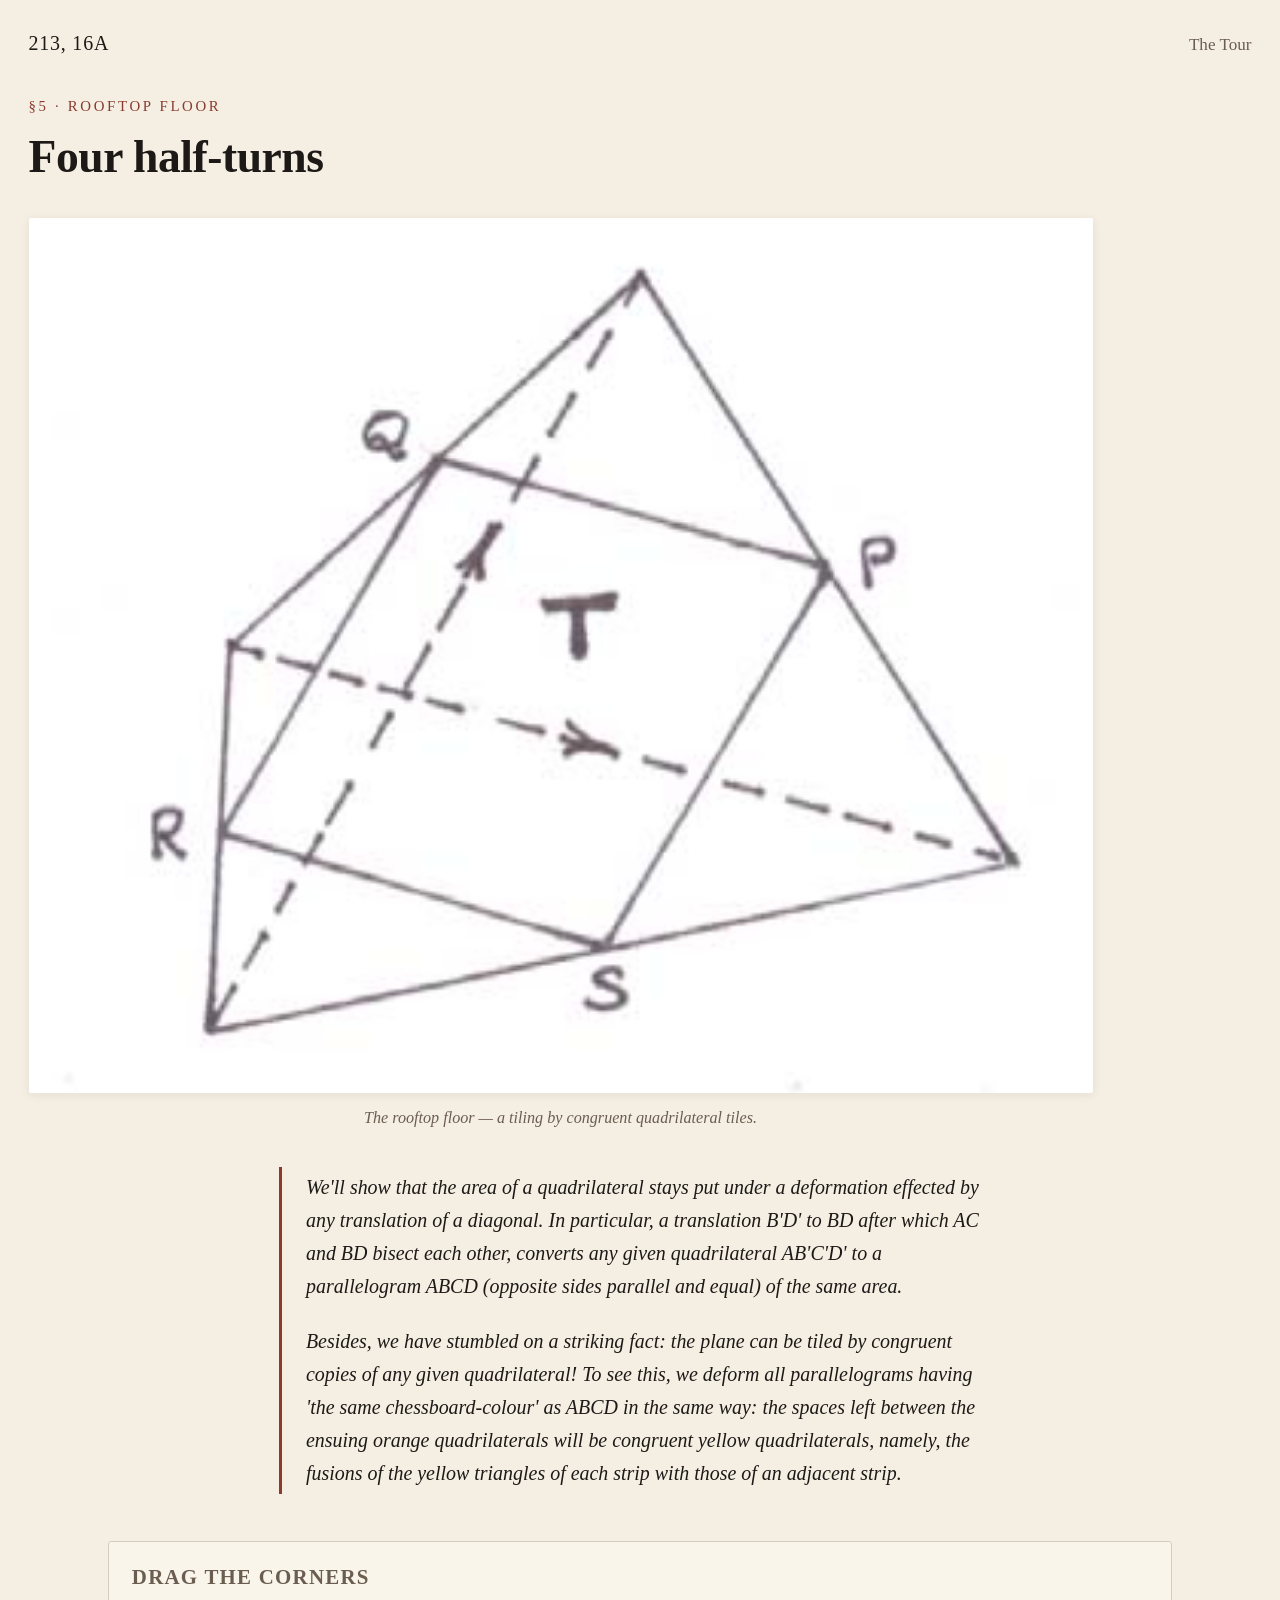
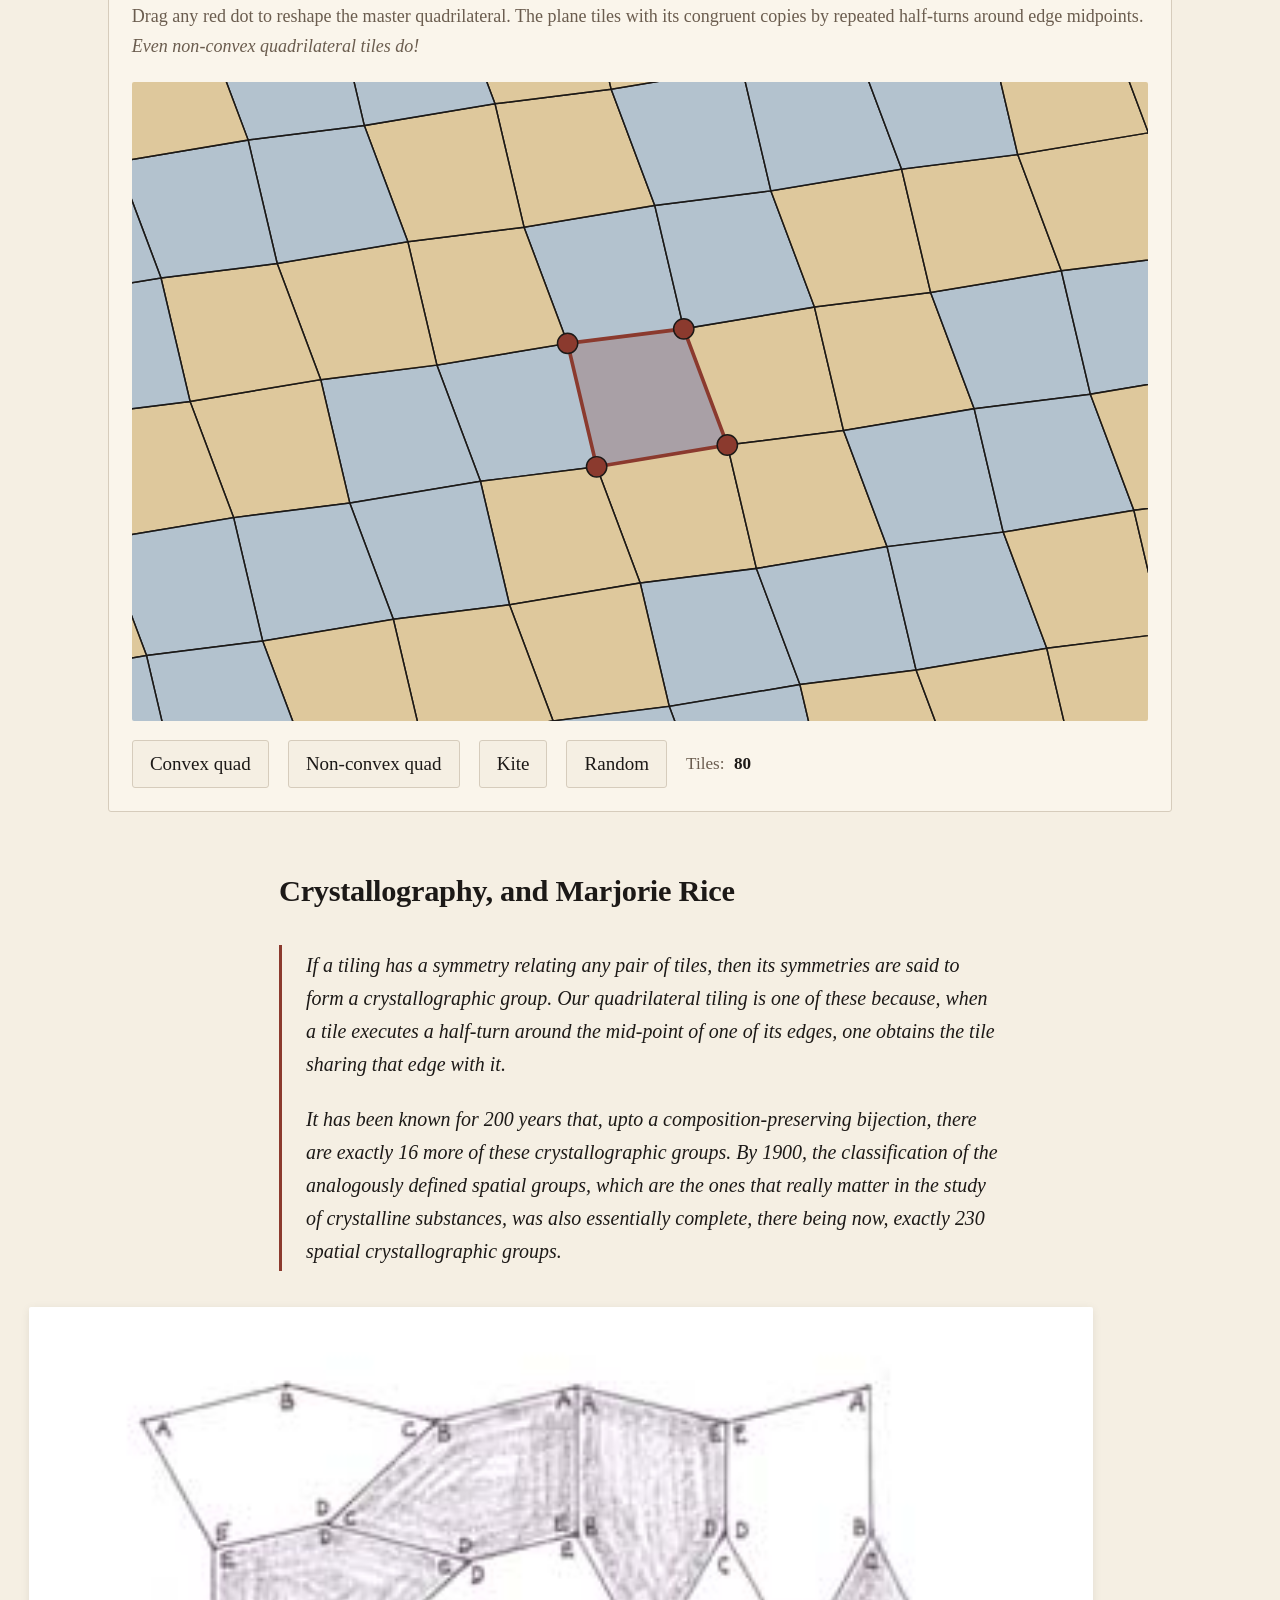
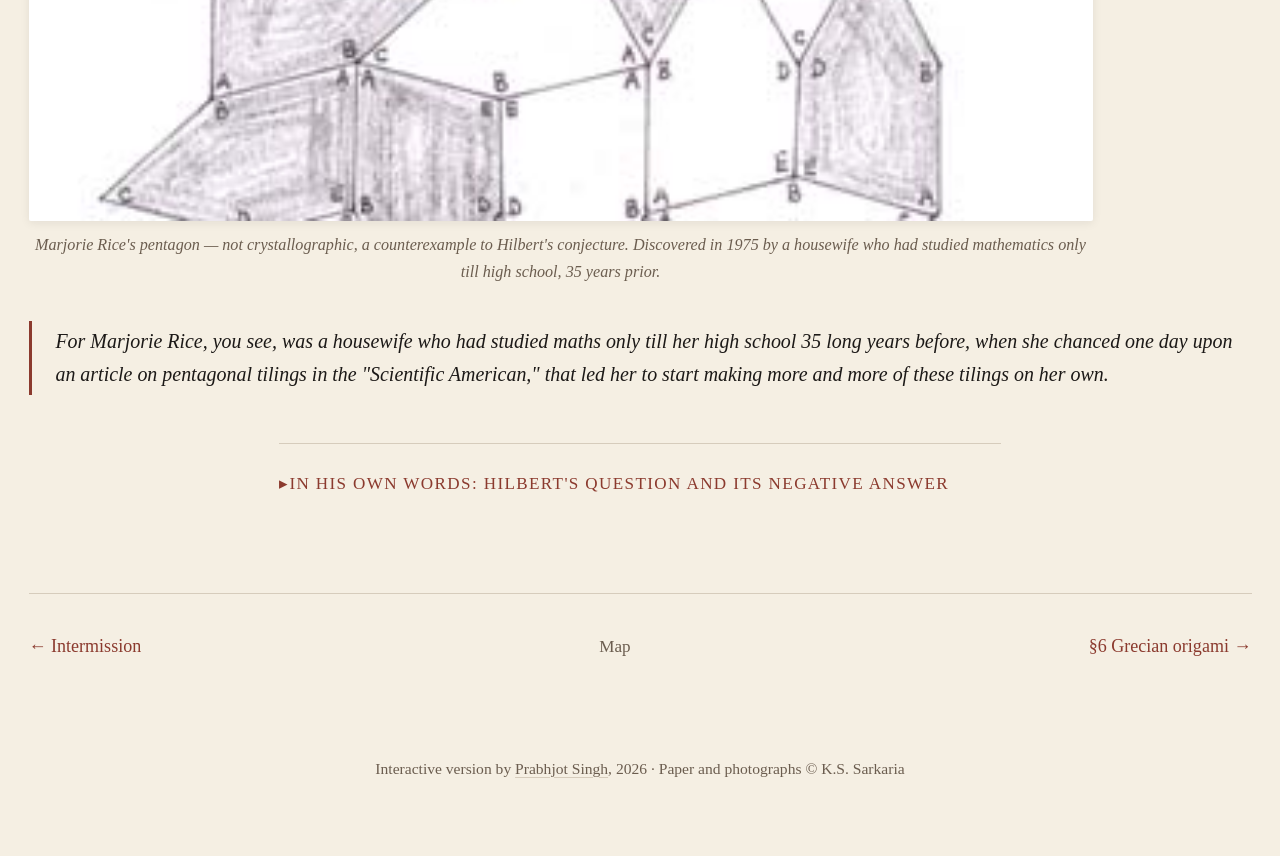
==== fourhalfturns.html @ c52ba219 "§5 Four half-turns, §6 Grecian origami, §7 Amazing curves §5: Draggable quadrilateral whose half-tur" ====
<!DOCTYPE html>
<html lang="en">
<head>
  <meta charset="UTF-8">
  <meta name="viewport" content="width=device-width, initial-scale=1.0">
  <title>§5 Four half-turns — 213, 16A</title>
  <meta name="description" content="Any quadrilateral tiles the plane by four half-turns — and Marjorie Rice's pentagon, which ought not to.">
  <link rel="stylesheet" href="assets/css/site.css">
  <style>
    .tiling-svg { background: #faf5eb; user-select: none; touch-action: none; }
    .tile { stroke: #1c1917; stroke-width: 1; }
    .master { stroke-width: 2.5; stroke: #8b3a2e; }
    .vertex { fill: #8b3a2e; stroke: #1c1917; stroke-width: 1; cursor: grab; }
    .vertex:active { cursor: grabbing; }
  </style>
</head>
<body>
  <header class="site-header">
    <a class="brand" href="index.html">213, 16A</a>
    <nav><a href="index.html">The Tour</a></nav>
  </header>

  <main>
    <article>
      <p class="eyebrow">§5 · Rooftop floor</p>
      <h1>Four half-turns</h1>

      <figure class="photo">
        <img src="assets/photos/213-016-027.jpg" alt="A rooftop patio with a floor of alternating dark and light quadrilateral tiles forming a tessellation.">
        <figcaption>The rooftop floor — a tiling by congruent quadrilateral tiles.</figcaption>
      </figure>

      <div class="prose">
        <blockquote>
          <p>
            We'll show that <em>the area of a quadrilateral stays put under a deformation effected by any translation of a diagonal.</em> In particular, a translation B'D' to BD after which AC and BD bisect each other, converts any given quadrilateral AB'C'D' to a parallelogram ABCD (opposite sides parallel and equal) of the same area.
          </p>
          <p>
            Besides, we have stumbled on a striking fact: <em>the plane can be tiled by congruent copies of any given quadrilateral!</em> To see this, we deform all parallelograms having 'the same chessboard-colour' as ABCD in the same way: the spaces left between the ensuing orange quadrilaterals will be congruent yellow quadrilaterals, namely, the fusions of the yellow triangles of each strip with those of an adjacent strip.
          </p>
        </blockquote>
      </div>

      <section class="interactive" aria-label="Interactive quadrilateral tiling">
        <h2>Drag the corners</h2>
        <p class="muted" style="font-size: 0.95rem;">
          Drag any red dot to reshape the master quadrilateral. The plane tiles with its congruent copies by repeated half-turns around edge midpoints. <em>Even non-convex quadrilateral tiles do!</em>
        </p>
        <div class="canvas-wrap">
          <svg id="tilingSvg" class="tiling-svg" viewBox="0 0 700 440" preserveAspectRatio="xMidYMid meet" role="img">
            <g id="tilingLayer"></g>
            <g id="masterLayer"></g>
            <g id="handlesLayer"></g>
          </svg>
        </div>
        <div class="controls">
          <button id="convexBtn" type="button">Convex quad</button>
          <button id="nonconvexBtn" type="button">Non-convex quad</button>
          <button id="kiteBtn" type="button">Kite</button>
          <button id="randomBtn" type="button">Random</button>
          <label>Tiles: <span class="readout" id="tileCount">—</span></label>
        </div>
      </section>

      <div class="prose">
        <h2>Crystallography, and Marjorie Rice</h2>
        <blockquote>
          <p>
            If a tiling has a symmetry relating any pair of tiles, then its symmetries are said to form a <em>crystallographic group.</em> Our quadrilateral tiling is one of these because, <em>when a tile executes a half-turn around the mid-point of one of its edges, one obtains the tile sharing that edge with it.</em>
          </p>
          <p>
            It has been known for 200 years that, upto a composition-preserving bijection, <em>there are exactly 16 more of these crystallographic groups.</em> By 1900, the classification of the analogously defined spatial groups, which are the ones that really matter in the study of crystalline substances, was also essentially complete, there being now, <em>exactly 230 spatial crystallographic groups.</em>
          </p>
        </blockquote>
      </div>

      <figure class="photo">
        <img src="assets/photos/213-017-029.jpg" alt="A diagram showing Marjorie Rice's pentagonal tiling, with pentagon tiles arranged in a non-convex pattern.">
        <figcaption>Marjorie Rice's pentagon — not crystallographic, a counterexample to Hilbert's conjecture. Discovered in 1975 by a housewife who had studied mathematics only till high school, 35 years prior.</figcaption>
      </figure>

      <blockquote>
        <p>
          For Marjorie Rice, you see, was a housewife who had studied maths only till her high school 35 long years before, when she chanced one day upon an article on pentagonal tilings in the "Scientific American," that led her to start making more and more of these tilings on her own.
        </p>
      </blockquote>

      <details class="his-words">
        <summary>In his own words: Hilbert's question and its negative answer</summary>
        <div class="content">
          <p>
            Hilbert did <em>not</em> ask for a similar planar example, it is likely that he had expected the answer 'yes' to the following question: <em>if congruent copies of a convex polygon tile the plane, then can they also tile it crystallographically?</em> The second motif on this roof-top, that is, "Marjorie's example," shows that <em>the answer is 'no'!</em>
          </p>
          <p>
            Since one turns through 360 degrees as one goes around a convex polygon, the five angles of such a pentagon ABCDE obey A + B + C + D + E = (5 × 180) − 360 = 540 degrees, and, in general, they obey no other condition. To make a tiling it is necessary — otherwise its tiles won't fit at a vertex — that some of these angles, possibly with repetitions, should add up to 360 degrees. Again, it is necessary that some of the edges {AB, BC, CD, DE, EA} be equal: otherwise, the two tiles across any edge have to be reflections of each other, so we can tile only if the five angles are divisors of 360 adding up to 540, that is, never.
          </p>
          <p>
            A longish list of fitting conditions, now available. The pentagon used here obeys the conditions B + 2E = 360, C + 2D = 360 and EA = AB = BC = CD, and the fifth edge DE is shorter.
          </p>
        </div>
      </details>

      <nav class="section-footer">
        <a class="prev" href="intermission.html">Intermission</a>
        <a class="tour-home" href="index.html">Map</a>
        <a class="next" href="grecianorigami.html">§6 Grecian origami</a>
      </nav>
    </article>
  </main>

  <footer class="site-footer">
    <p>Interactive version by <a href="https://github.com/prabhjot-singh/kssarkaria-213">Prabhjot Singh</a>, 2026 · Paper and photographs © K.S. Sarkaria</p>
  </footer>

  <script>
    /* Quadrilateral tiling via four half-turns.
       Master quad has 4 draggable vertices. Half-turns around edge midpoints
       generate a tiling via BFS; deduplicate by centroid hash.
    */
    const svgNS = "http://www.w3.org/2000/svg";
    const svgEl = document.getElementById("tilingSvg");
    const tilingLayer = document.getElementById("tilingLayer");
    const masterLayer = document.getElementById("masterLayer");
    const handlesLayer = document.getElementById("handlesLayer");
    const tileCountEl = document.getElementById("tileCount");

    const VIEW = { x: 0, y: 0, w: 700, h: 440 };
    let quad = [
      { x: 300, y: 180 },
      { x: 380, y: 170 },
      { x: 410, y: 250 },
      { x: 320, y: 265 }
    ];

    const PRESETS = {
      convex: [{x:300,y:180},{x:380,y:170},{x:410,y:250},{x:320,y:265}],
      nonconvex: [{x:290,y:170},{x:390,y:185},{x:340,y:230},{x:395,y:285}],
      kite: [{x:350,y:150},{x:420,y:220},{x:350,y:290},{x:280,y:220}],
    };

    function setQuad(pts) {
      quad = pts.map(p => ({...p}));
      render();
    }

    function computeTiling() {
      const tiles = [];
      const seen = new Set();
      const queue = [quad.map(p => ({...p}))];

      function centroid(q) {
        return [
          (q[0].x + q[1].x + q[2].x + q[3].x) / 4,
          (q[0].y + q[1].y + q[2].y + q[3].y) / 4
        ];
      }
      function hashQuad(q) {
        const [cx, cy] = centroid(q);
        return `${Math.round(cx*10)/10},${Math.round(cy*10)/10}`;
      }
      function inBounds(q) {
        const [cx, cy] = centroid(q);
        return cx > -100 && cx < VIEW.w + 100 && cy > -100 && cy < VIEW.h + 100;
      }

      let guard = 0;
      while (queue.length && guard < 400) {
        guard++;
        const q = queue.shift();
        const h = hashQuad(q);
        if (seen.has(h)) continue;
        if (!inBounds(q)) continue;
        seen.add(h);
        tiles.push(q);

        // Half-turn around each edge midpoint
        for (let i = 0; i < 4; i++) {
          const a = q[i], b = q[(i+1) % 4];
          const mx = (a.x + b.x) / 2, my = (a.y + b.y) / 2;
          // rotate 180° around (mx, my): p -> (2mx - p.x, 2my - p.y)
          const nq = q.map(p => ({ x: 2*mx - p.x, y: 2*my - p.y }));
          queue.push(nq);
        }
      }
      return tiles;
    }

    function render() {
      const tiles = computeTiling();
      tileCountEl.textContent = tiles.length;

      // Two-colour checker based on parity of BFS depth approximated by centroid
      const colors = ["#c9a55c", "#7a9ab6"];
      tilingLayer.innerHTML = tiles.map((q, i) => {
        const pts = q.map(p => `${p.x},${p.y}`).join(" ");
        // Simple 2-colour: based on parity of rounded centroid sum
        const [cx, cy] = [(q[0].x + q[2].x)/2, (q[0].y + q[2].y)/2];
        const col = colors[(Math.round((cx + cy)/20) + 100) % 2];
        return `<polygon class="tile" points="${pts}" fill="${col}" fill-opacity="0.55"/>`;
      }).join("");

      // master quad
      const mPts = quad.map(p => `${p.x},${p.y}`).join(" ");
      masterLayer.innerHTML = `<polygon class="tile master" points="${mPts}" fill="#8b3a2e" fill-opacity="0.25"/>`;

      // handles
      handlesLayer.innerHTML = "";
      quad.forEach((p, i) => {
        const c = document.createElementNS(svgNS, "circle");
        c.setAttribute("cx", p.x);
        c.setAttribute("cy", p.y);
        c.setAttribute("r", 7);
        c.setAttribute("class", "vertex");
        c.dataset.index = i;
        handlesLayer.appendChild(c);
      });
    }

    // Dragging
    let dragIdx = -1;
    function startDrag(e) {
      const t = e.target;
      if (t.classList.contains("vertex")) {
        dragIdx = parseInt(t.dataset.index);
        e.preventDefault();
      }
    }
    function moveDrag(e) {
      if (dragIdx < 0) return;
      e.preventDefault();
      const pt = svgEl.createSVGPoint();
      const ev = e.touches ? e.touches[0] : e;
      pt.x = ev.clientX; pt.y = ev.clientY;
      const svgP = pt.matrixTransform(svgEl.getScreenCTM().inverse());
      quad[dragIdx].x = Math.max(20, Math.min(VIEW.w - 20, svgP.x));
      quad[dragIdx].y = Math.max(20, Math.min(VIEW.h - 20, svgP.y));
      render();
    }
    function endDrag() { dragIdx = -1; }

    svgEl.addEventListener("mousedown", startDrag);
    window.addEventListener("mousemove", moveDrag);
    window.addEventListener("mouseup", endDrag);
    svgEl.addEventListener("touchstart", startDrag, { passive: false });
    window.addEventListener("touchmove", moveDrag, { passive: false });
    window.addEventListener("touchend", endDrag);

    document.getElementById("convexBtn").addEventListener("click", () => setQuad(PRESETS.convex));
    document.getElementById("nonconvexBtn").addEventListener("click", () => setQuad(PRESETS.nonconvex));
    document.getElementById("kiteBtn").addEventListener("click", () => setQuad(PRESETS.kite));
    document.getElementById("randomBtn").addEventListener("click", () => {
      const cx = 350, cy = 220, r = 60;
      const pts = [];
      for (let i = 0; i < 4; i++) {
        const a = (Math.PI * 2 * i)/4 + (Math.random() - 0.5) * 0.6;
        const rr = r * (0.7 + Math.random() * 0.6);
        pts.push({ x: cx + rr * Math.cos(a), y: cy + rr * Math.sin(a) });
      }
      setQuad(pts);
    });

    render();
  </script>
</body>
</html>
---- assets/css/site.css ----
/* 213, 16A — design system
   Warm paper aesthetic, no external font loads, no trackers. */

:root {
  --bg: #f5efe3;
  --bg-raised: #faf5eb;
  --ink: #1c1917;
  --ink-muted: #6b5d4f;
  --ink-faint: #a69684;
  --brick: #8b3a2e;
  --brick-dark: #6b2a21;
  --mural-blue: #6b8ba8;
  --mural-green: #7a9670;
  --mural-ochre: #c9a55c;
  --rule: #d6ccbc;
  --rule-soft: #e8ddc8;
  --shadow: rgba(28, 25, 23, 0.08);
  --max-prose: 38rem;
  --max-wide: 56rem;
  --max-full: 72rem;
}

* { box-sizing: border-box; }

html {
  background: var(--bg);
  color: var(--ink);
  font-family: "Iowan Old Style", "Palatino Linotype", Palatino, "Book Antiqua", Georgia, serif;
  font-feature-settings: "kern", "liga", "onum";
  font-size: 18px;
  line-height: 1.65;
  text-rendering: optimizeLegibility;
  -webkit-font-smoothing: antialiased;
}

@media (min-width: 800px) { html { font-size: 19px; } }

body {
  margin: 0;
  min-height: 100vh;
  display: flex;
  flex-direction: column;
}

a {
  color: var(--brick);
  text-decoration: underline;
  text-decoration-color: var(--rule);
  text-decoration-thickness: 1px;
  text-underline-offset: 3px;
  transition: text-decoration-color 0.15s ease;
}
a:hover { text-decoration-color: var(--brick); }

h1, h2, h3, h4 {
  font-weight: 600;
  line-height: 1.2;
  letter-spacing: -0.01em;
  color: var(--ink);
}

h1 { font-size: 2.4rem; margin: 0 0 0.4em; }
h2 { font-size: 1.6rem; margin: 2em 0 0.6em; }
h3 { font-size: 1.25rem; margin: 1.6em 0 0.4em; }

p, ul, ol { margin: 0 0 1.1em; }
em, i { font-style: italic; }
strong, b { font-weight: 600; }

small { color: var(--ink-muted); font-size: 0.85em; }

/* Layout */
.site-header {
  padding: 1.4rem 1.5rem 0.8rem;
  max-width: var(--max-full);
  margin: 0 auto;
  width: 100%;
  display: flex;
  justify-content: space-between;
  align-items: baseline;
  gap: 1rem;
  flex-wrap: wrap;
}
.site-header .brand {
  font-size: 1.05rem;
  letter-spacing: 0.04em;
  color: var(--ink);
  text-decoration: none;
  font-variant-numeric: oldstyle-nums;
}
.site-header .brand:hover { color: var(--brick); }
.site-header nav {
  font-size: 0.9rem;
  color: var(--ink-muted);
}
.site-header nav a {
  color: var(--ink-muted);
  margin-left: 1rem;
  text-decoration: none;
}
.site-header nav a:hover { color: var(--brick); }

main {
  flex: 1;
  padding: 1rem 1.5rem 3rem;
  max-width: var(--max-full);
  margin: 0 auto;
  width: 100%;
}

.prose {
  max-width: var(--max-prose);
  margin-left: auto;
  margin-right: auto;
}

.wide {
  max-width: var(--max-wide);
  margin-left: auto;
  margin-right: auto;
}

/* Hero */
.hero {
  margin: 1rem 0 2rem;
}
.hero figure {
  margin: 0;
  max-width: var(--max-wide);
  margin-left: auto;
  margin-right: auto;
}
.hero img {
  width: 100%;
  height: auto;
  display: block;
  border-radius: 2px;
  box-shadow: 0 2px 12px var(--shadow);
}
.hero figcaption {
  font-size: 0.85rem;
  color: var(--ink-muted);
  font-style: italic;
  text-align: center;
  margin-top: 0.6rem;
}

/* Section numbering / eyebrow */
.eyebrow {
  font-size: 0.78rem;
  letter-spacing: 0.18em;
  text-transform: uppercase;
  color: var(--brick);
  margin: 0 0 0.6rem;
  font-variant-numeric: oldstyle-nums;
}

/* Blockquote — his voice */
blockquote {
  margin: 1.8em 0;
  padding: 0.2em 0 0.2em 1.2em;
  border-left: 3px solid var(--brick);
  color: var(--ink);
  font-style: italic;
  font-size: 1.05em;
}
blockquote p:last-child { margin-bottom: 0; }
blockquote cite {
  display: block;
  margin-top: 0.6em;
  font-style: normal;
  font-size: 0.85em;
  color: var(--ink-muted);
}
blockquote cite::before { content: "— "; }

/* Figures in body */
figure.photo {
  margin: 1.8em 0;
  max-width: var(--max-wide);
}
figure.photo img {
  width: 100%;
  height: auto;
  display: block;
  border-radius: 2px;
  box-shadow: 0 2px 10px var(--shadow);
}
figure.photo figcaption {
  font-size: 0.85rem;
  font-style: italic;
  color: var(--ink-muted);
  margin-top: 0.6rem;
  text-align: center;
}

.photo-pair {
  display: grid;
  grid-template-columns: 1fr;
  gap: 1.2rem;
  margin: 1.8em 0;
}
@media (min-width: 640px) {
  .photo-pair { grid-template-columns: 1fr 1fr; }
}
.photo-pair figure { margin: 0; }

/* The Tour (index page) */
.tour-intro {
  max-width: var(--max-prose);
  margin: 2rem auto 3rem;
  text-align: center;
}
.tour-intro h1 {
  font-size: 2.8rem;
  margin-bottom: 0.2em;
}
.tour-intro .subtitle {
  color: var(--ink-muted);
  font-style: italic;
  font-size: 1.1rem;
  margin-bottom: 2rem;
}
.tour-intro blockquote {
  text-align: left;
}

.tour-stops {
  list-style: none;
  padding: 0;
  margin: 0;
  max-width: var(--max-full);
  display: grid;
  grid-template-columns: 1fr;
  gap: 1.5rem;
}
@media (min-width: 720px) {
  .tour-stops { grid-template-columns: 1fr 1fr; gap: 2rem; }
}
@media (min-width: 1100px) {
  .tour-stops { grid-template-columns: 1fr 1fr 1fr; }
}

.tour-stop {
  display: flex;
  flex-direction: column;
  text-decoration: none;
  color: var(--ink);
  background: var(--bg-raised);
  border-radius: 3px;
  overflow: hidden;
  box-shadow: 0 1px 6px var(--shadow);
  transition: transform 0.2s ease, box-shadow 0.2s ease;
}
.tour-stop:hover {
  transform: translateY(-2px);
  box-shadow: 0 4px 16px var(--shadow);
}
.tour-stop .thumb {
  width: 100%;
  aspect-ratio: 4 / 3;
  object-fit: cover;
  display: block;
  background: var(--rule-soft);
}
.tour-stop .body {
  padding: 1rem 1.2rem 1.2rem;
}
.tour-stop .stop-num {
  font-size: 0.75rem;
  letter-spacing: 0.2em;
  text-transform: uppercase;
  color: var(--brick);
  font-variant-numeric: oldstyle-nums;
}
.tour-stop h3 {
  margin: 0.3rem 0 0.4rem;
  font-size: 1.2rem;
  color: var(--ink);
}
.tour-stop p {
  font-size: 0.93rem;
  color: var(--ink-muted);
  line-height: 1.5;
  margin: 0;
}
.tour-stop.intermission,
.tour-stop.tailpiece {
  background: #f1e8d5;
}
.tour-stop.intermission .stop-num,
.tour-stop.tailpiece .stop-num {
  color: var(--ink-muted);
}

/* Interactive area */
.interactive {
  max-width: var(--max-wide);
  margin: 2.5rem auto;
  padding: 1.2rem;
  background: var(--bg-raised);
  border: 1px solid var(--rule);
  border-radius: 3px;
}
.interactive h2 {
  margin-top: 0;
  font-size: 1.1rem;
  letter-spacing: 0.06em;
  text-transform: uppercase;
  color: var(--ink-muted);
}
.interactive .canvas-wrap {
  width: 100%;
  background: var(--bg);
  border-radius: 2px;
  overflow: hidden;
}
.interactive svg, .interactive canvas {
  display: block;
  width: 100%;
  height: auto;
}
.controls {
  margin-top: 1rem;
  display: flex;
  flex-wrap: wrap;
  align-items: center;
  gap: 1rem;
}
.controls label {
  font-size: 0.9rem;
  color: var(--ink-muted);
  display: flex;
  align-items: center;
  gap: 0.5rem;
}
.controls input[type="range"] {
  flex: 1;
  min-width: 10rem;
  accent-color: var(--brick);
}
.controls button {
  font: inherit;
  padding: 0.4rem 0.9rem;
  background: var(--bg);
  color: var(--ink);
  border: 1px solid var(--rule);
  border-radius: 3px;
  cursor: pointer;
  transition: all 0.15s ease;
}
.controls button:hover { background: var(--brick); color: var(--bg-raised); border-color: var(--brick); }
.controls .readout {
  font-variant-numeric: tabular-nums oldstyle-nums;
  color: var(--ink);
  font-weight: 600;
}

/* Math bits */
.math { font-family: "Iowan Old Style", Georgia, serif; font-style: italic; }
code, kbd, pre, .mono {
  font-family: "IBM Plex Mono", ui-monospace, SFMono-Regular, Menlo, Consolas, monospace;
  font-size: 0.92em;
  font-style: normal;
}

/* Details/summary "his own words" */
details.his-words {
  margin: 2.5rem auto;
  max-width: var(--max-prose);
  border-top: 1px solid var(--rule);
  padding-top: 1.2rem;
}
details.his-words summary {
  cursor: pointer;
  font-size: 0.9rem;
  letter-spacing: 0.08em;
  text-transform: uppercase;
  color: var(--brick);
  list-style: none;
  display: inline-block;
  margin-bottom: 1rem;
}
details.his-words summary::-webkit-details-marker { display: none; }
details.his-words summary::before {
  content: "▸ ";
  transition: transform 0.2s ease;
  display: inline-block;
}
details.his-words[open] summary::before { content: "▾ "; }
details.his-words .content {
  border-left: 2px solid var(--rule);
  padding-left: 1.2rem;
}

/* Footer nav */
.section-footer {
  margin-top: 4rem;
  padding-top: 2rem;
  border-top: 1px solid var(--rule);
  display: flex;
  justify-content: space-between;
  align-items: center;
  gap: 1rem;
  font-size: 0.95rem;
}
.section-footer a { text-decoration: none; }
.section-footer .prev::before { content: "← "; }
.section-footer .next::after { content: " →"; }
.section-footer .tour-home {
  color: var(--ink-muted);
  font-size: 0.9rem;
}

.site-footer {
  max-width: var(--max-full);
  margin: 0 auto;
  padding: 2rem 1.5rem 3rem;
  font-size: 0.82rem;
  color: var(--ink-muted);
  text-align: center;
  line-height: 1.6;
}
.site-footer a { color: var(--ink-muted); }
.site-footer a:hover { color: var(--brick); }

/* Floor-plan SVG on landing */
.floor-plan {
  max-width: var(--max-wide);
  margin: 2rem auto;
  display: block;
}
.floor-plan text {
  font-family: inherit;
  font-size: 13px;
  fill: var(--ink);
}
.floor-plan .label-num {
  fill: var(--brick);
  font-weight: 600;
  font-size: 14px;
}
.floor-plan .wall { stroke: var(--ink); stroke-width: 2; fill: none; }
.floor-plan .ground { fill: var(--rule-soft); stroke: var(--ink-faint); stroke-width: 1; }
.floor-plan .hotspot {
  fill: var(--brick);
  cursor: pointer;
  transition: fill 0.2s ease, r 0.2s ease;
}
.floor-plan .hotspot:hover { fill: var(--brick-dark); }
.floor-plan a:hover .hotspot { r: 12; }

/* Utilities */
.center { text-align: center; }
.muted { color: var(--ink-muted); }
.spacer { height: 3rem; }
.noscript-warning {
  background: #fff3cd;
  border: 1px solid #ffe69c;
  color: #664d03;
  padding: 0.8rem 1rem;
  border-radius: 3px;
  font-size: 0.9rem;
  margin-bottom: 1.5rem;
}

/* Print */
@media print {
  .site-header nav, .section-footer, .controls { display: none; }
  html { background: white; }
  .interactive { break-inside: avoid; }
}
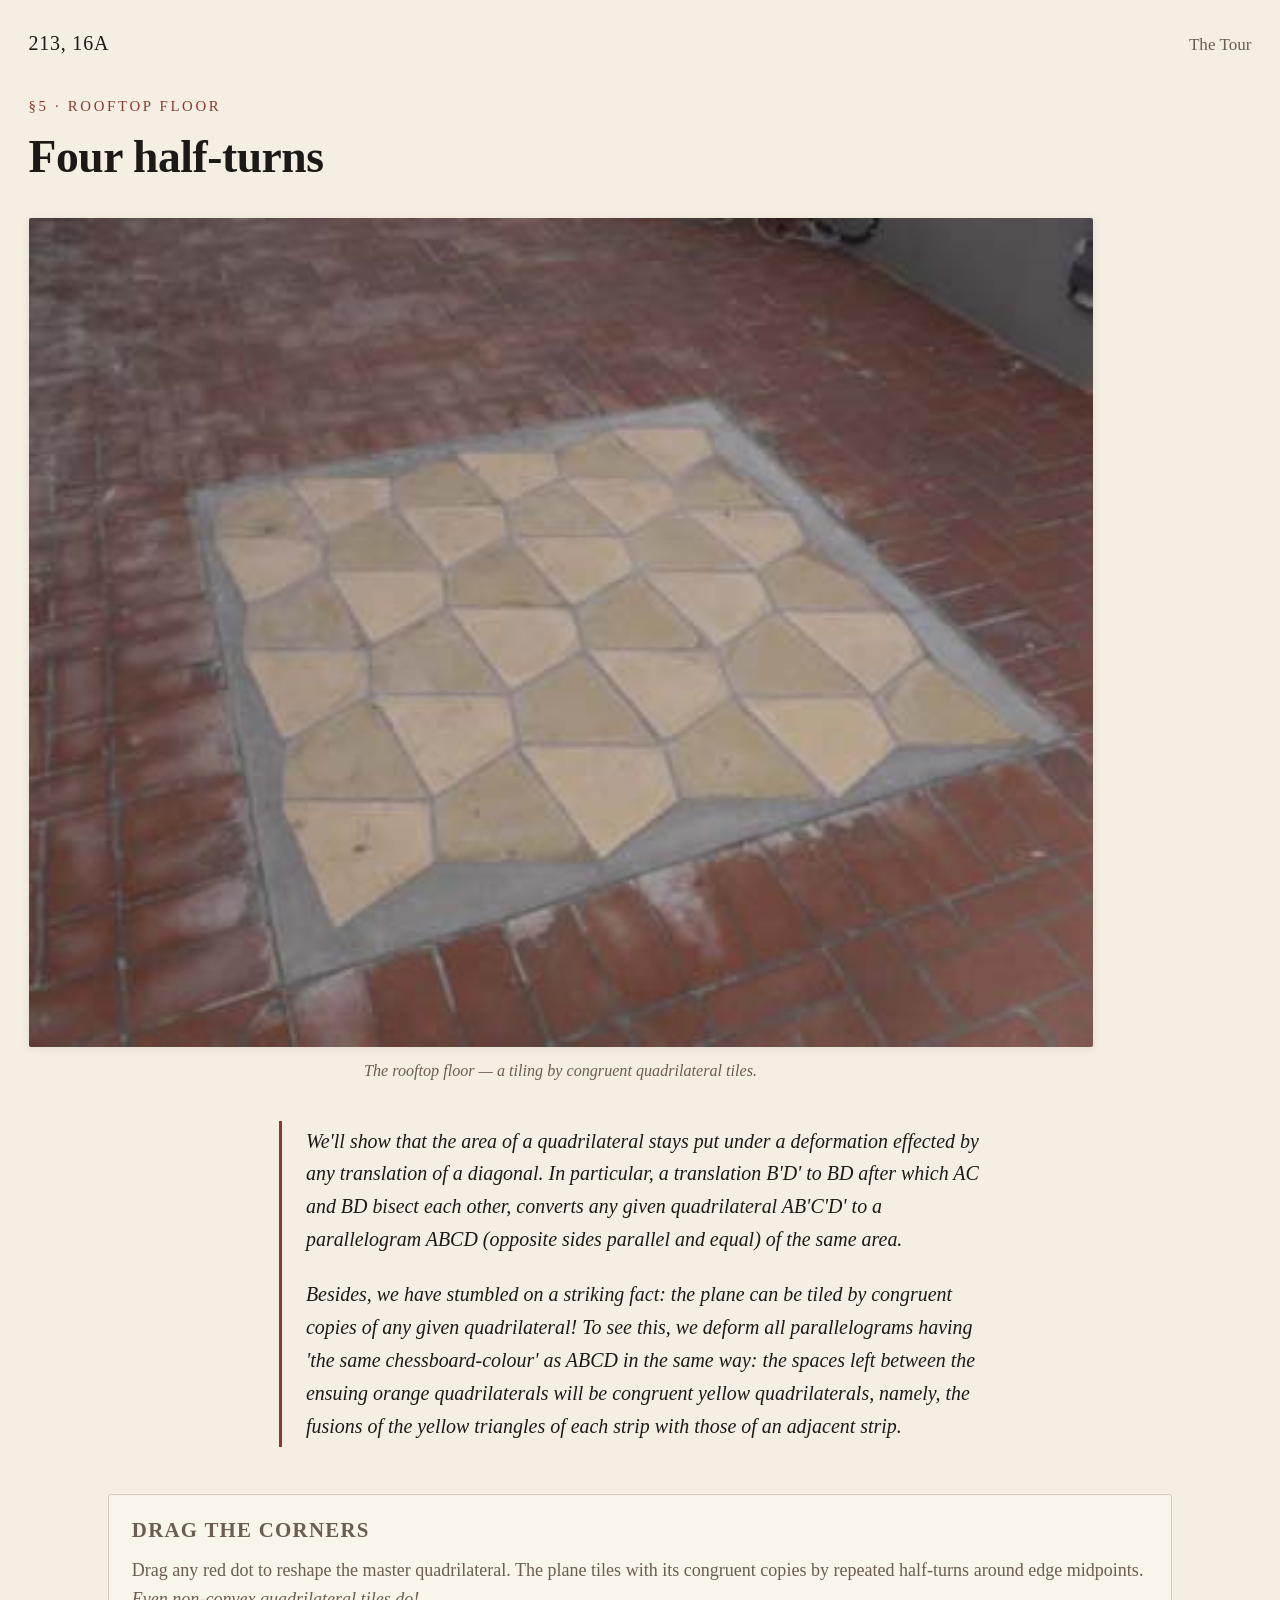
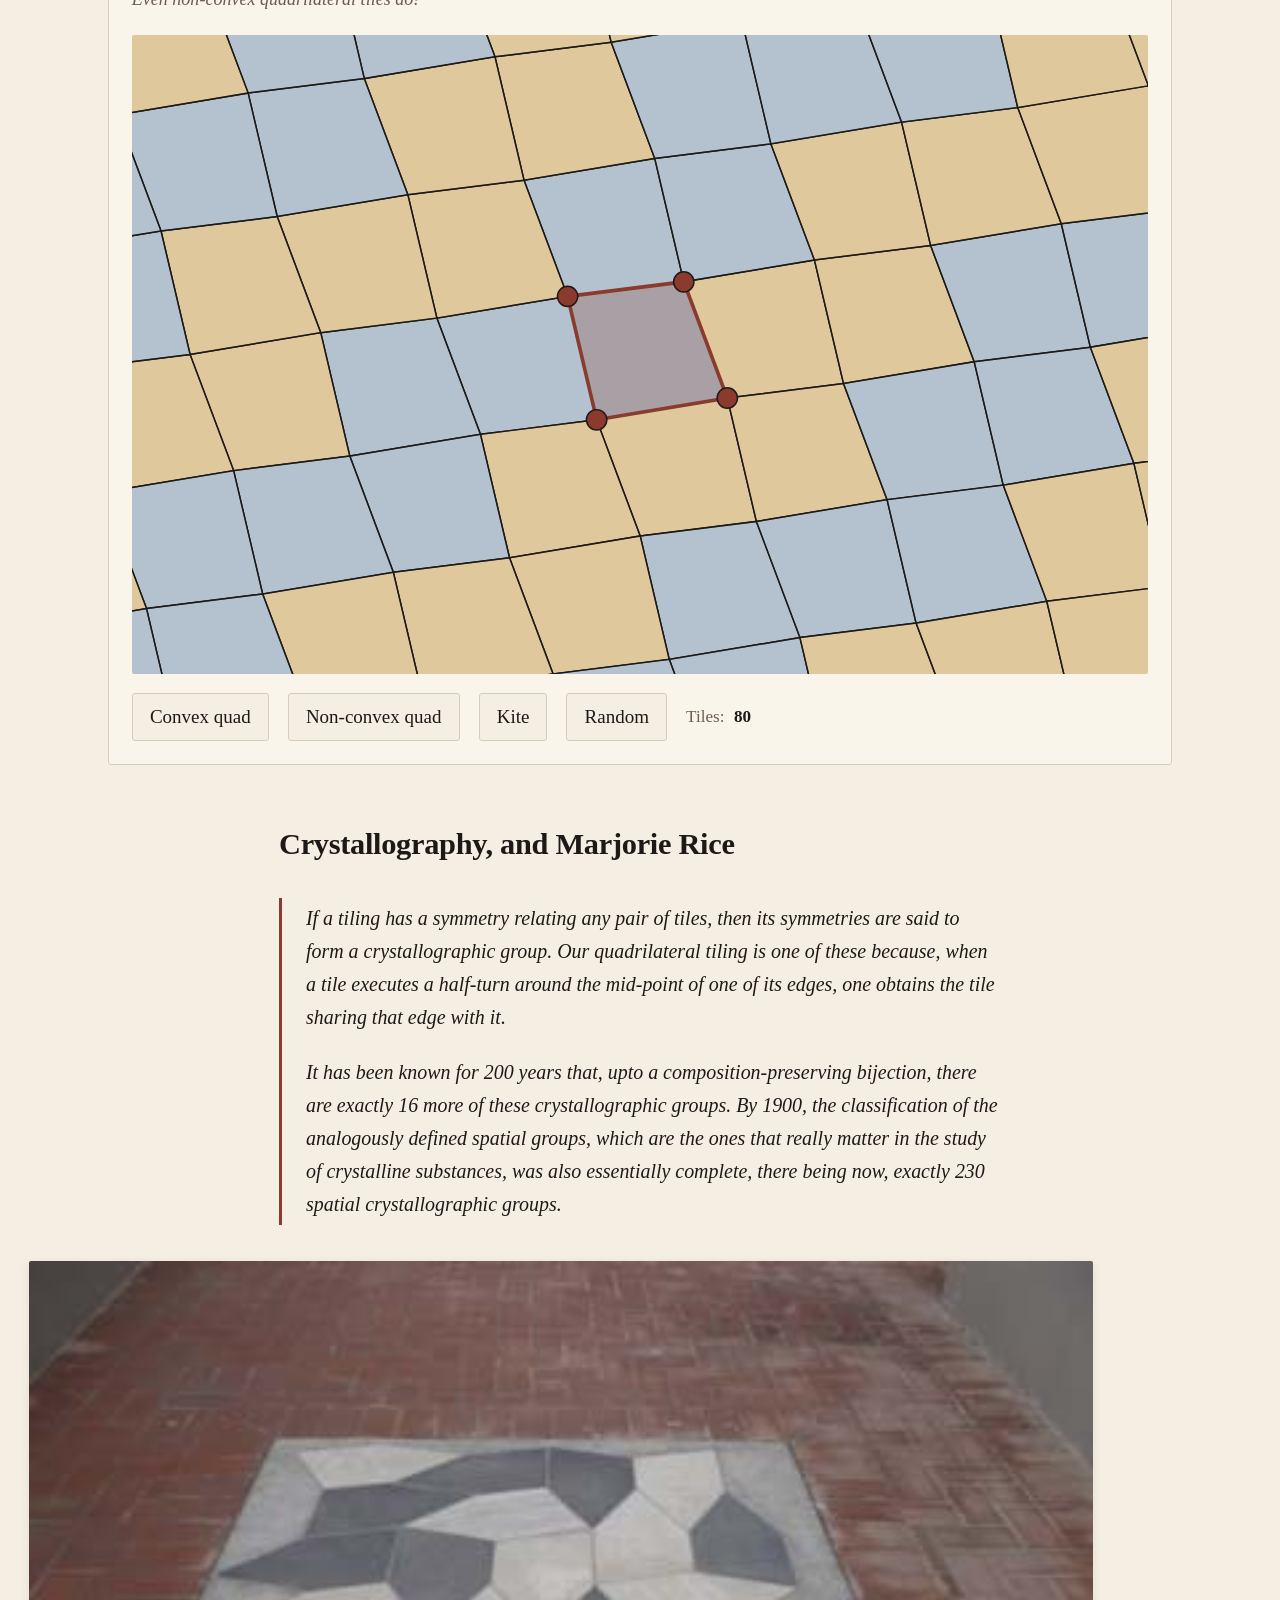
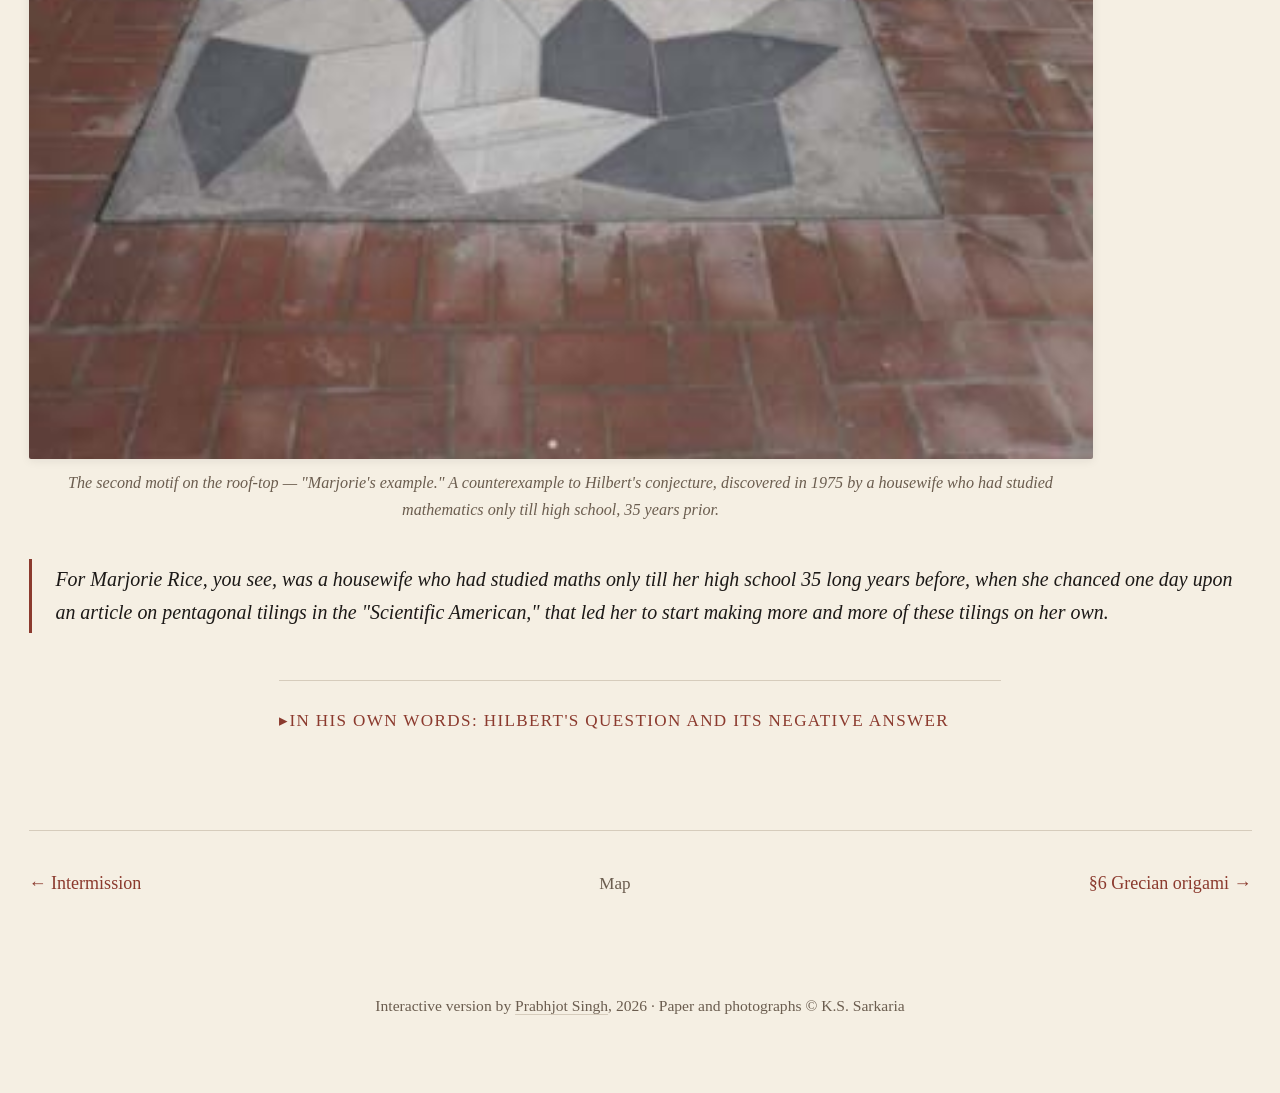
==== commit a5f6761a: "Use real rooftop tile photos for §5, clearer caption on tailpiece cave photo §5 hero swapped from a " ====
--- a/fourhalfturns.html
+++ b/fourhalfturns.html
@@ -26,7 +26,7 @@
       <h1>Four half-turns</h1>
 
       <figure class="photo">
-        <img src="assets/photos/213-016-027.jpg" alt="A rooftop patio with a floor of alternating dark and light quadrilateral tiles forming a tessellation.">
+        <img src="assets/photos/213-015-026.jpg" alt="A rooftop patio with a floor of light-coloured quadrilateral tiles set in grey mortar, forming a tessellation.">
         <figcaption>The rooftop floor — a tiling by congruent quadrilateral tiles.</figcaption>
       </figure>
 
@@ -75,8 +75,8 @@
       </div>
 
       <figure class="photo">
-        <img src="assets/photos/213-017-029.jpg" alt="A diagram showing Marjorie Rice's pentagonal tiling, with pentagon tiles arranged in a non-convex pattern.">
-        <figcaption>Marjorie Rice's pentagon — not crystallographic, a counterexample to Hilbert's conjecture. Discovered in 1975 by a housewife who had studied mathematics only till high school, 35 years prior.</figcaption>
+        <img src="assets/photos/213-017-031.jpg" alt="A tiled square inset in red-brick paving, filled with dark and light pentagonal tiles arranged in Marjorie Rice's non-crystallographic pattern.">
+        <figcaption>The second motif on the roof-top — "Marjorie's example." A counterexample to Hilbert's conjecture, discovered in 1975 by a housewife who had studied mathematics only till high school, 35 years prior.</figcaption>
       </figure>
 
       <blockquote>
